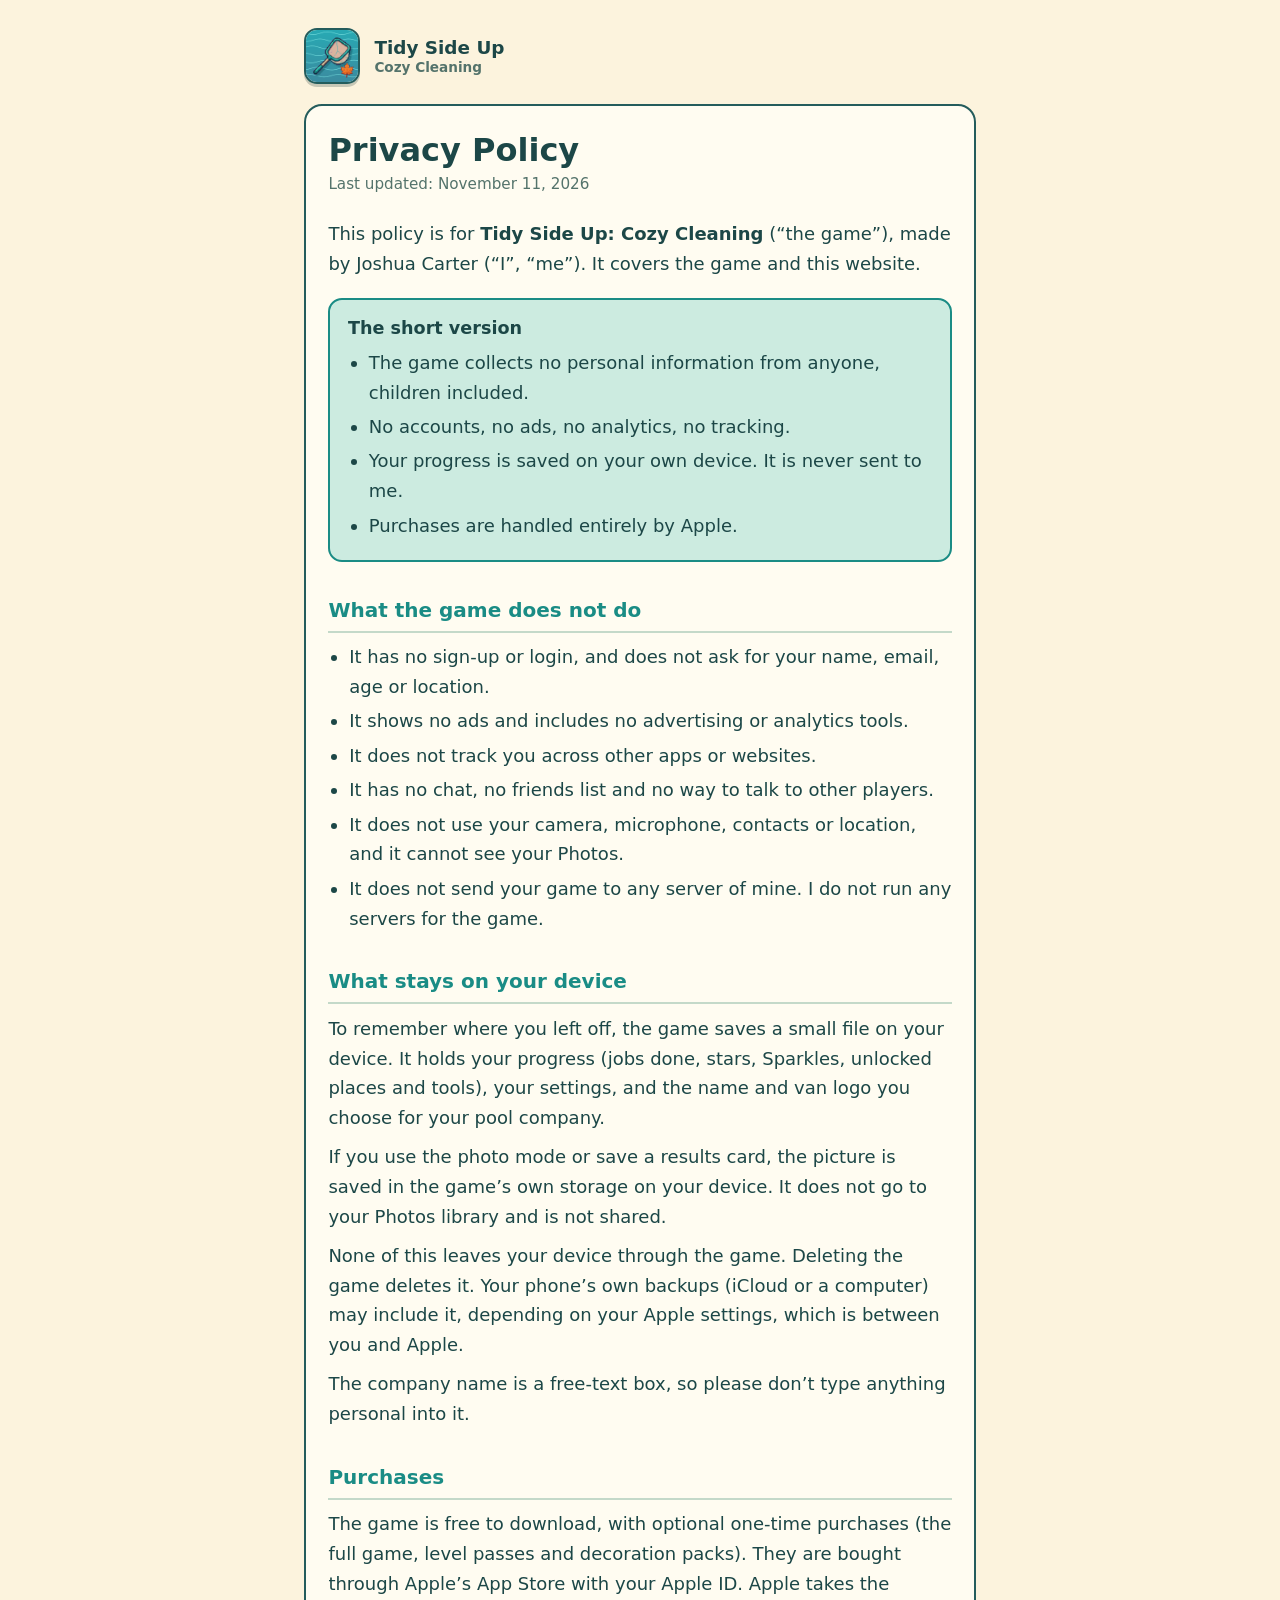
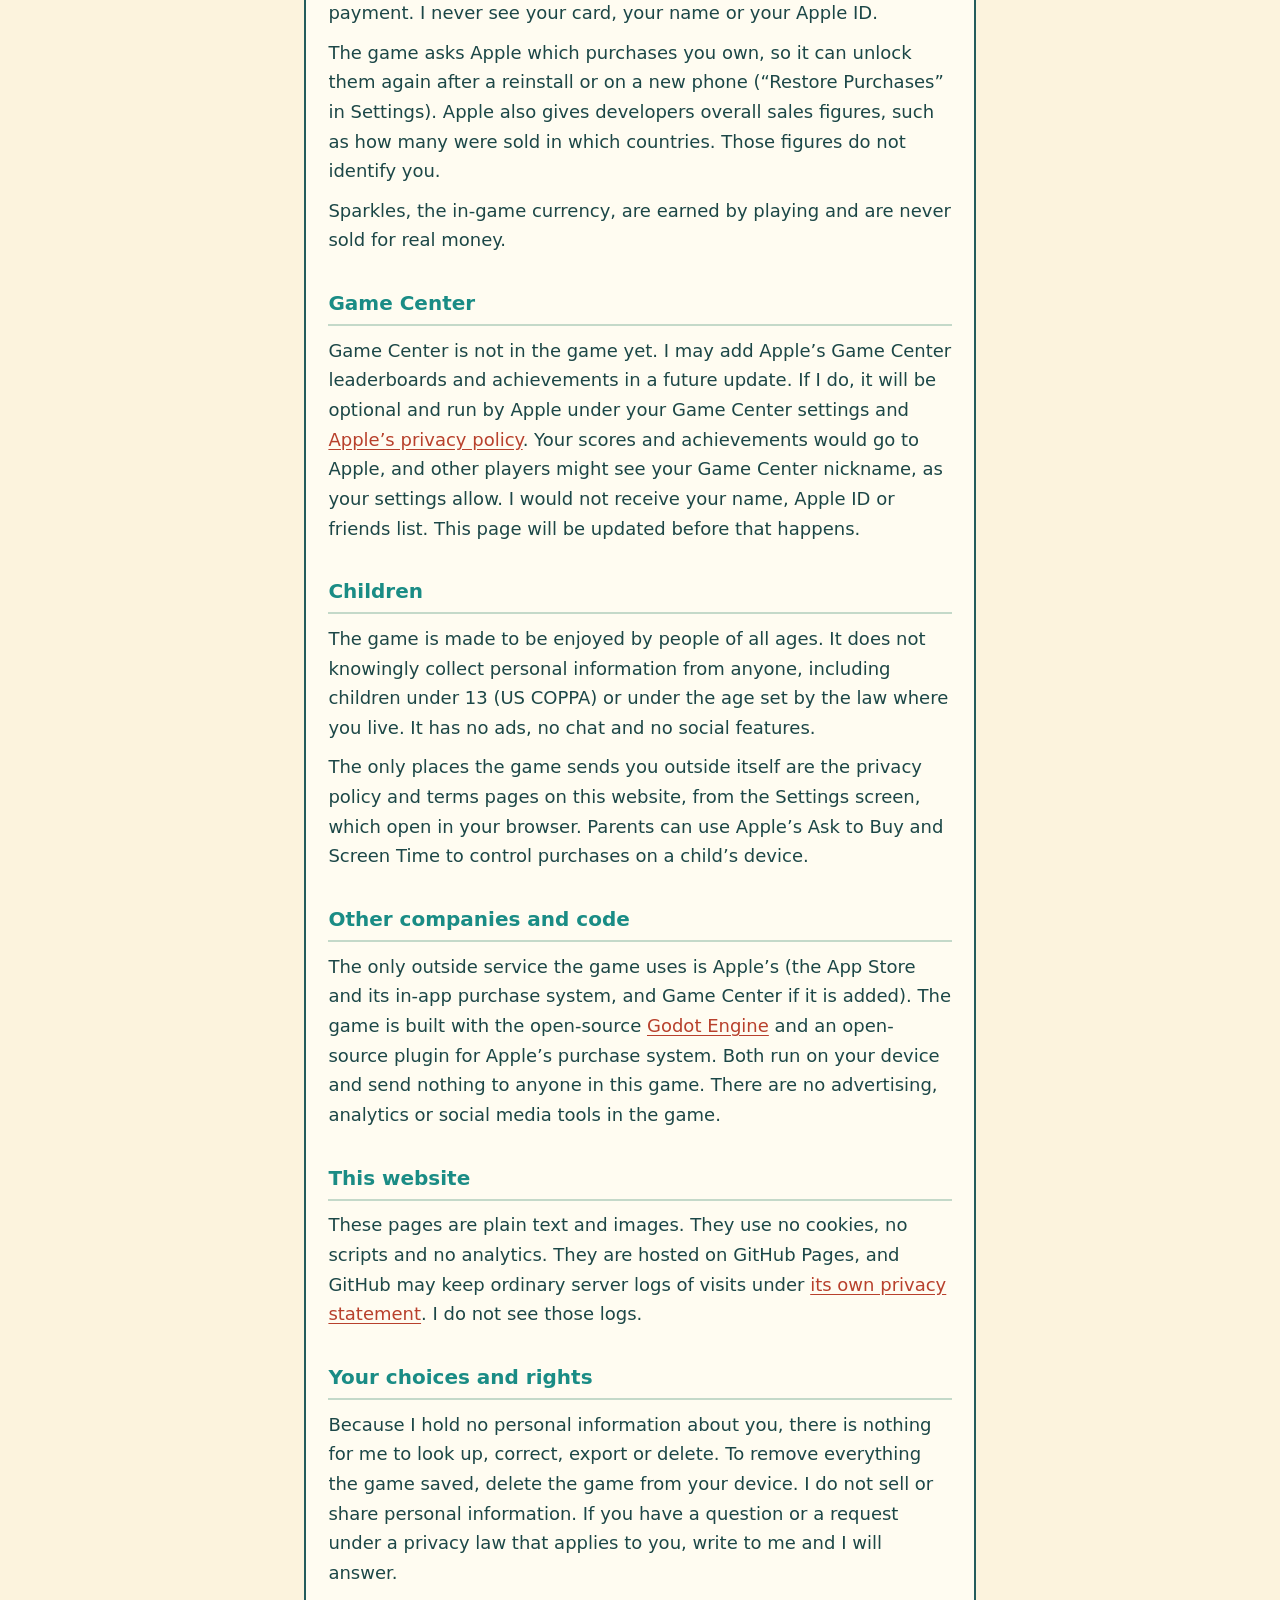
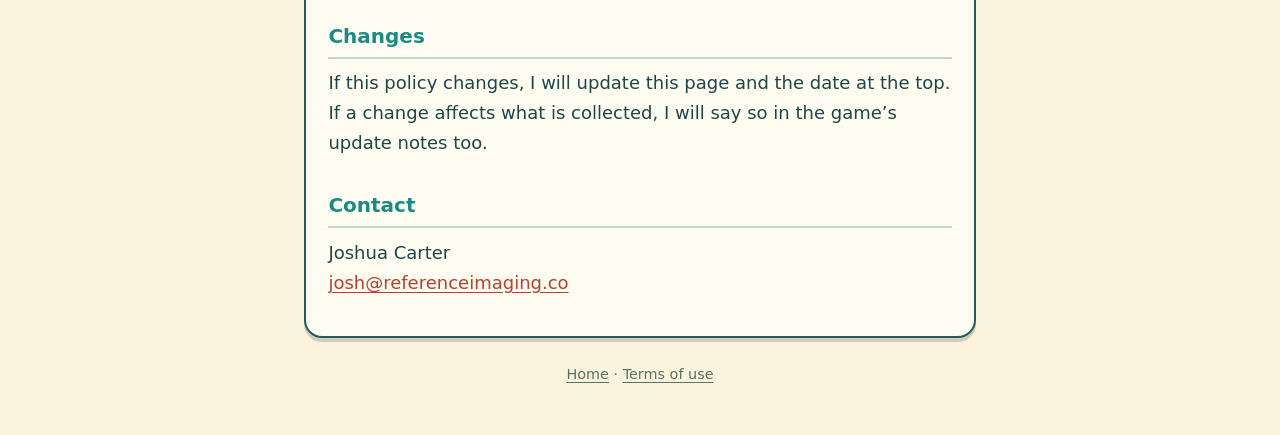
==== privacy/index.html @ 0db83149 "Publish privacy policy and terms of use Co-Authored-By: Claude Sonnet 5.5 <noreply@anthropic.com>" ====
<!doctype html>
<html lang="en">
<head>
<meta charset="utf-8">
<meta name="viewport" content="width=device-width, initial-scale=1">
<title>Privacy Policy – Tidy Side Up: Cozy Cleaning</title>
<meta name="description" content="Privacy policy for Tidy Side Up: Cozy Cleaning. The game collects no personal information.">
<meta name="theme-color" content="#fcf3dd">
<link rel="icon" href="../icon.png">
<link rel="apple-touch-icon" href="../icon.png">
<link rel="stylesheet" href="../style.css">
</head>
<body>
<div class="wrap">
  <header class="site">
    <img src="../icon.png" alt="" width="56" height="56">
    <a class="brand" href="../">Tidy Side Up<small>Cozy Cleaning</small></a>
  </header>
  <main class="card">
    <h1>Privacy Policy</h1>
    <p class="updated">Last updated: November 11, 2026</p>

    <p>This policy is for <strong>Tidy Side Up: Cozy Cleaning</strong> (&ldquo;the game&rdquo;), made by Joshua Carter (&ldquo;I&rdquo;, &ldquo;me&rdquo;). It covers the game and this website.</p>

    <div class="short">
      <h2>The short version</h2>
      <ul>
        <li>The game collects no personal information from anyone, children included.</li>
        <li>No accounts, no ads, no analytics, no tracking.</li>
        <li>Your progress is saved on your own device. It is never sent to me.</li>
        <li>Purchases are handled entirely by Apple.</li>
      </ul>
    </div>

    <h2>What the game does not do</h2>
    <ul>
      <li>It has no sign-up or login, and does not ask for your name, email, age or location.</li>
      <li>It shows no ads and includes no advertising or analytics tools.</li>
      <li>It does not track you across other apps or websites.</li>
      <li>It has no chat, no friends list and no way to talk to other players.</li>
      <li>It does not use your camera, microphone, contacts or location, and it cannot see your Photos.</li>
      <li>It does not send your game to any server of mine. I do not run any servers for the game.</li>
    </ul>

    <h2>What stays on your device</h2>
    <p>To remember where you left off, the game saves a small file on your device. It holds your progress (jobs done, stars, Sparkles, unlocked places and tools), your settings, and the name and van logo you choose for your pool company.</p>
    <p>If you use the photo mode or save a results card, the picture is saved in the game&rsquo;s own storage on your device. It does not go to your Photos library and is not shared.</p>
    <p>None of this leaves your device through the game. Deleting the game deletes it. Your phone&rsquo;s own backups (iCloud or a computer) may include it, depending on your Apple settings, which is between you and Apple.</p>
    <p>The company name is a free-text box, so please don&rsquo;t type anything personal into it.</p>

    <h2>Purchases</h2>
    <p>The game is free to download, with optional one-time purchases (the full game, level passes and decoration packs). They are bought through Apple&rsquo;s App Store with your Apple ID. Apple takes the payment. I never see your card, your name or your Apple ID.</p>
    <p>The game asks Apple which purchases you own, so it can unlock them again after a reinstall or on a new phone (&ldquo;Restore Purchases&rdquo; in Settings). Apple also gives developers overall sales figures, such as how many were sold in which countries. Those figures do not identify you.</p>
    <p>Sparkles, the in-game currency, are earned by playing and are never sold for real money.</p>

    <h2>Game Center</h2>
    <p>Game Center is not in the game yet. I may add Apple&rsquo;s Game Center leaderboards and achievements in a future update. If I do, it will be optional and run by Apple under your Game Center settings and <a href="https://www.apple.com/legal/privacy/">Apple&rsquo;s privacy policy</a>. Your scores and achievements would go to Apple, and other players might see your Game Center nickname, as your settings allow. I would not receive your name, Apple ID or friends list. This page will be updated before that happens.</p>

    <h2>Children</h2>
    <p>The game is made to be enjoyed by people of all ages. It does not knowingly collect personal information from anyone, including children under 13 (US COPPA) or under the age set by the law where you live. It has no ads, no chat and no social features.</p>
    <p>The only places the game sends you outside itself are the privacy policy and terms pages on this website, from the Settings screen, which open in your browser. Parents can use Apple&rsquo;s Ask to Buy and Screen Time to control purchases on a child&rsquo;s device.</p>

    <h2>Other companies and code</h2>
    <p>The only outside service the game uses is Apple&rsquo;s (the App Store and its in-app purchase system, and Game Center if it is added). The game is built with the open-source <a href="https://godotengine.org/">Godot Engine</a> and an open-source plugin for Apple&rsquo;s purchase system. Both run on your device and send nothing to anyone in this game. There are no advertising, analytics or social media tools in the game.</p>

    <h2>This website</h2>
    <p>These pages are plain text and images. They use no cookies, no scripts and no analytics. They are hosted on GitHub Pages, and GitHub may keep ordinary server logs of visits under <a href="https://docs.github.com/en/site-policy/privacy-policies/github-general-privacy-statement">its own privacy statement</a>. I do not see those logs.</p>

    <h2>Your choices and rights</h2>
    <p>Because I hold no personal information about you, there is nothing for me to look up, correct, export or delete. To remove everything the game saved, delete the game from your device. I do not sell or share personal information. If you have a question or a request under a privacy law that applies to you, write to me and I will answer.</p>

    <h2>Changes</h2>
    <p>If this policy changes, I will update this page and the date at the top. If a change affects what is collected, I will say so in the game&rsquo;s update notes too.</p>

    <h2>Contact</h2>
    <p>Joshua Carter<br><a href="mailto:josh@referenceimaging.co">josh@referenceimaging.co</a></p>
  </main>
  <footer class="site"><a href="../">Home</a> &middot; <a href="../terms/">Terms of use</a></footer>
</div>
</body>
</html>
---- style.css ----
/* Tidy Side Up: cream paper, teal ink, coral for links.
   Colours come from the game's own palette (scripts/ui.gd). */
:root {
  --paper: #fcf3dd;
  --paper-dim: #eee4c9;
  --card: #fffcf1;
  --ink: #1c4747;
  --muted: #54736b;
  --line: #c4d9c9;
  --edge: #245c5c;
  --teal: #1a8c85;
  --teal-soft: #ccebe0;
  --coral: #e86b54;
  --coral-ink: #b8402c;
}

* { box-sizing: border-box; }

html { -webkit-text-size-adjust: 100%; }

body {
  margin: 0;
  background: var(--paper);
  color: var(--ink);
  font: 18px/1.65 ui-rounded, "SF Pro Rounded", "Avenir Next", "Nunito", system-ui, -apple-system, "Segoe UI", sans-serif;
}

.wrap {
  max-width: 44rem;
  margin: 0 auto;
  padding: 1.25rem 16px 3rem;
}

header.site {
  display: flex;
  align-items: center;
  gap: 0.9rem;
  padding: 0.5rem 0 1.25rem;
}

header.site img {
  width: 56px;
  height: 56px;
  border-radius: 13px;
  border: 2px solid var(--edge);
  box-shadow: 0 3px 0 rgba(13, 41, 41, 0.22);
}

header.site a.brand {
  color: var(--ink);
  font-weight: 800;
  font-size: 1.15rem;
  line-height: 1.2;
  text-decoration: none;
}

header.site a.brand small {
  display: block;
  font-weight: 600;
  color: var(--muted);
  font-size: 0.85rem;
}

main.card {
  background: var(--card);
  border: 2px solid var(--edge);
  border-radius: 18px;
  box-shadow: 0 4px 0 rgba(13, 41, 41, 0.18);
  padding: 1.6rem 1.4rem 1.8rem;
}

h1 {
  margin: 0 0 0.2rem;
  font-size: 2rem;
  line-height: 1.15;
  color: var(--ink);
}

.updated { margin: 0 0 1.4rem; color: var(--muted); font-size: 0.95rem; }

h2 {
  margin: 2rem 0 0.4rem;
  padding-bottom: 0.25rem;
  border-bottom: 2px solid var(--line);
  font-size: 1.25rem;
  color: var(--teal);
}

p, ul { margin: 0.6rem 0; }
ul { padding-left: 1.3rem; }
li { margin: 0.3rem 0; }

a { color: var(--coral-ink); text-underline-offset: 3px; }
a:hover, a:focus-visible { color: var(--coral); }

.short {
  background: var(--teal-soft);
  border: 2px solid var(--teal);
  border-radius: 14px;
  padding: 0.9rem 1.1rem;
  margin: 1.2rem 0 0.4rem;
}

.short h2 { margin: 0 0 0.3rem; padding: 0; border: 0; color: var(--ink); font-size: 1.1rem; }
.short ul { margin: 0.3rem 0 0; }

.buttons { display: flex; flex-wrap: wrap; gap: 0.8rem; margin: 1.4rem 0 0.4rem; }

.button {
  display: inline-block;
  padding: 0.7rem 1.3rem;
  border-radius: 12px;
  border: 2px solid var(--edge);
  background: var(--teal);
  color: #fffaea;
  font-weight: 800;
  text-decoration: none;
  box-shadow: 0 3px 0 rgba(13, 41, 41, 0.25);
}

.button.alt { background: var(--paper); color: var(--ink); }
.button:hover, .button:focus-visible { background: var(--coral); color: #fffaea; }

footer.site { margin-top: 1.6rem; color: var(--muted); font-size: 0.9rem; text-align: center; }
footer.site a { color: var(--muted); }

@media (max-width: 420px) {
  body { font-size: 17px; }
  main.card { padding: 1.2rem 1rem 1.4rem; }
  h1 { font-size: 1.7rem; }
}
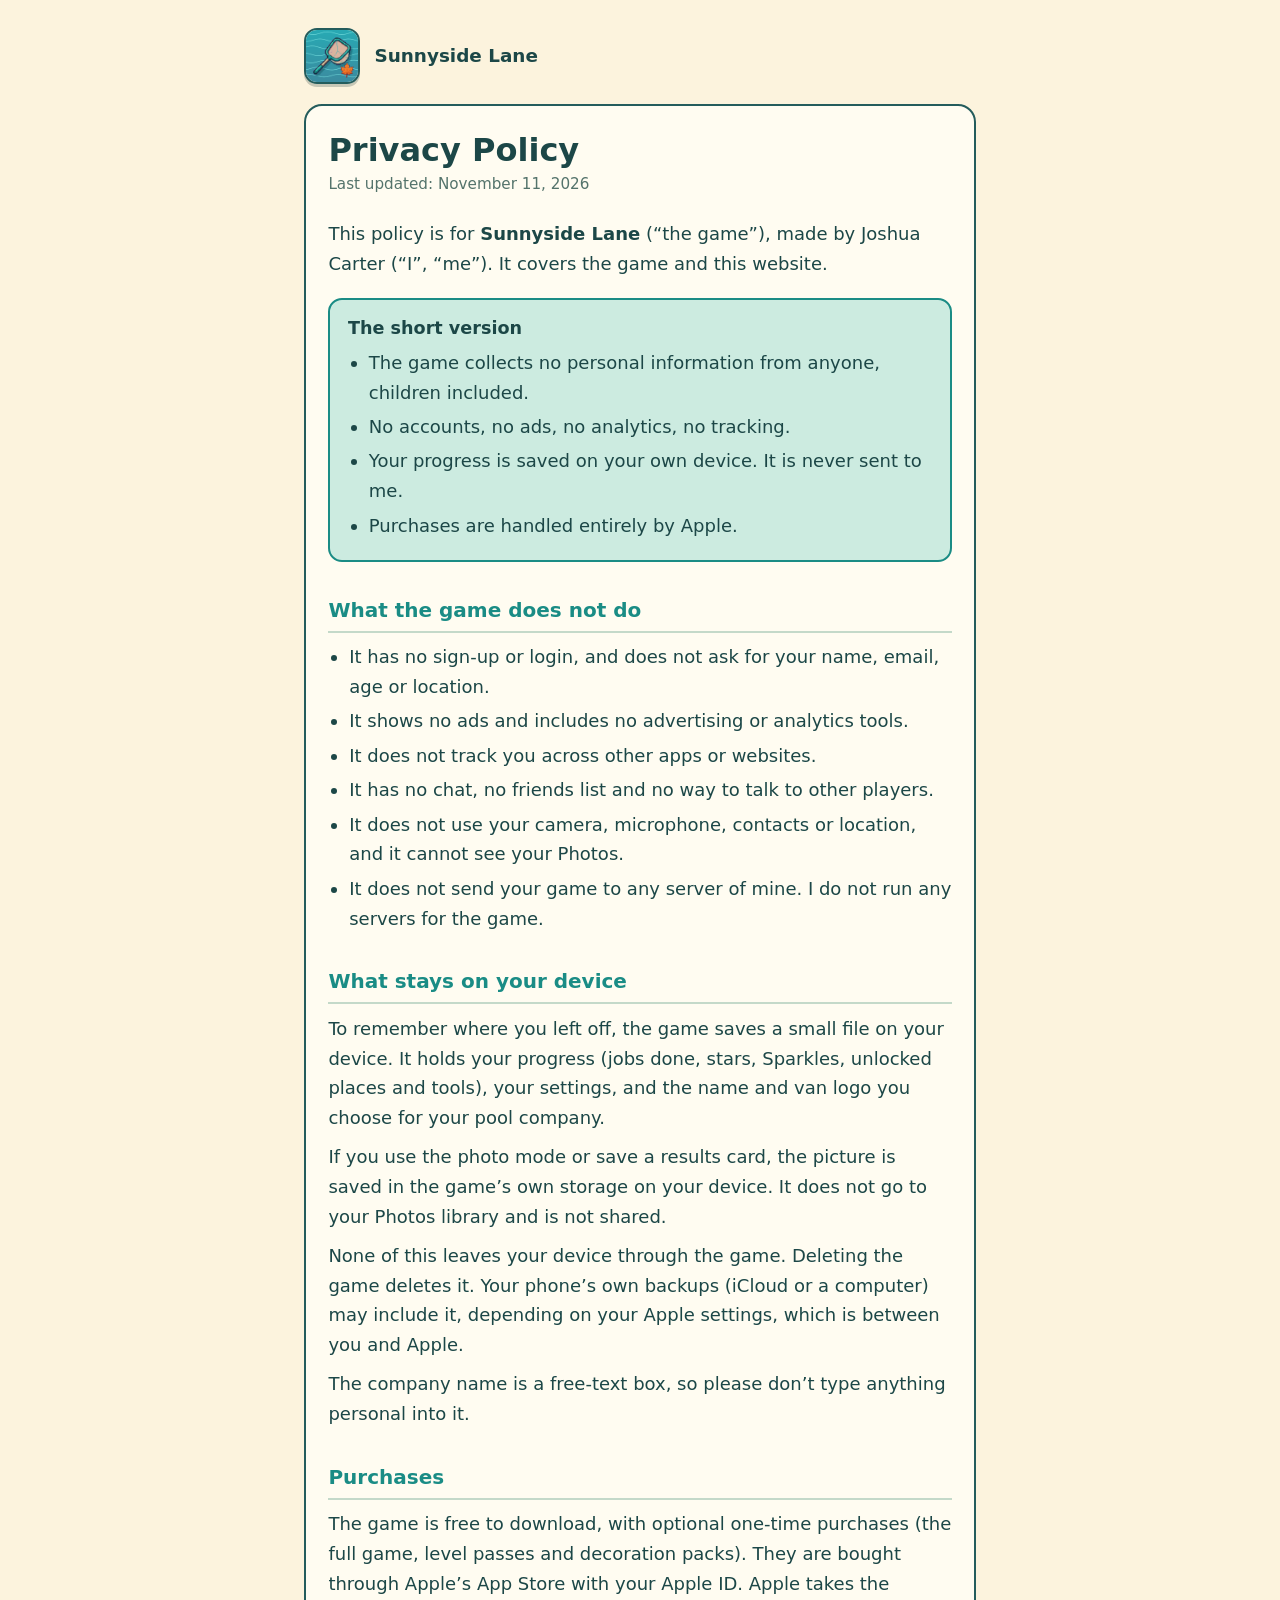
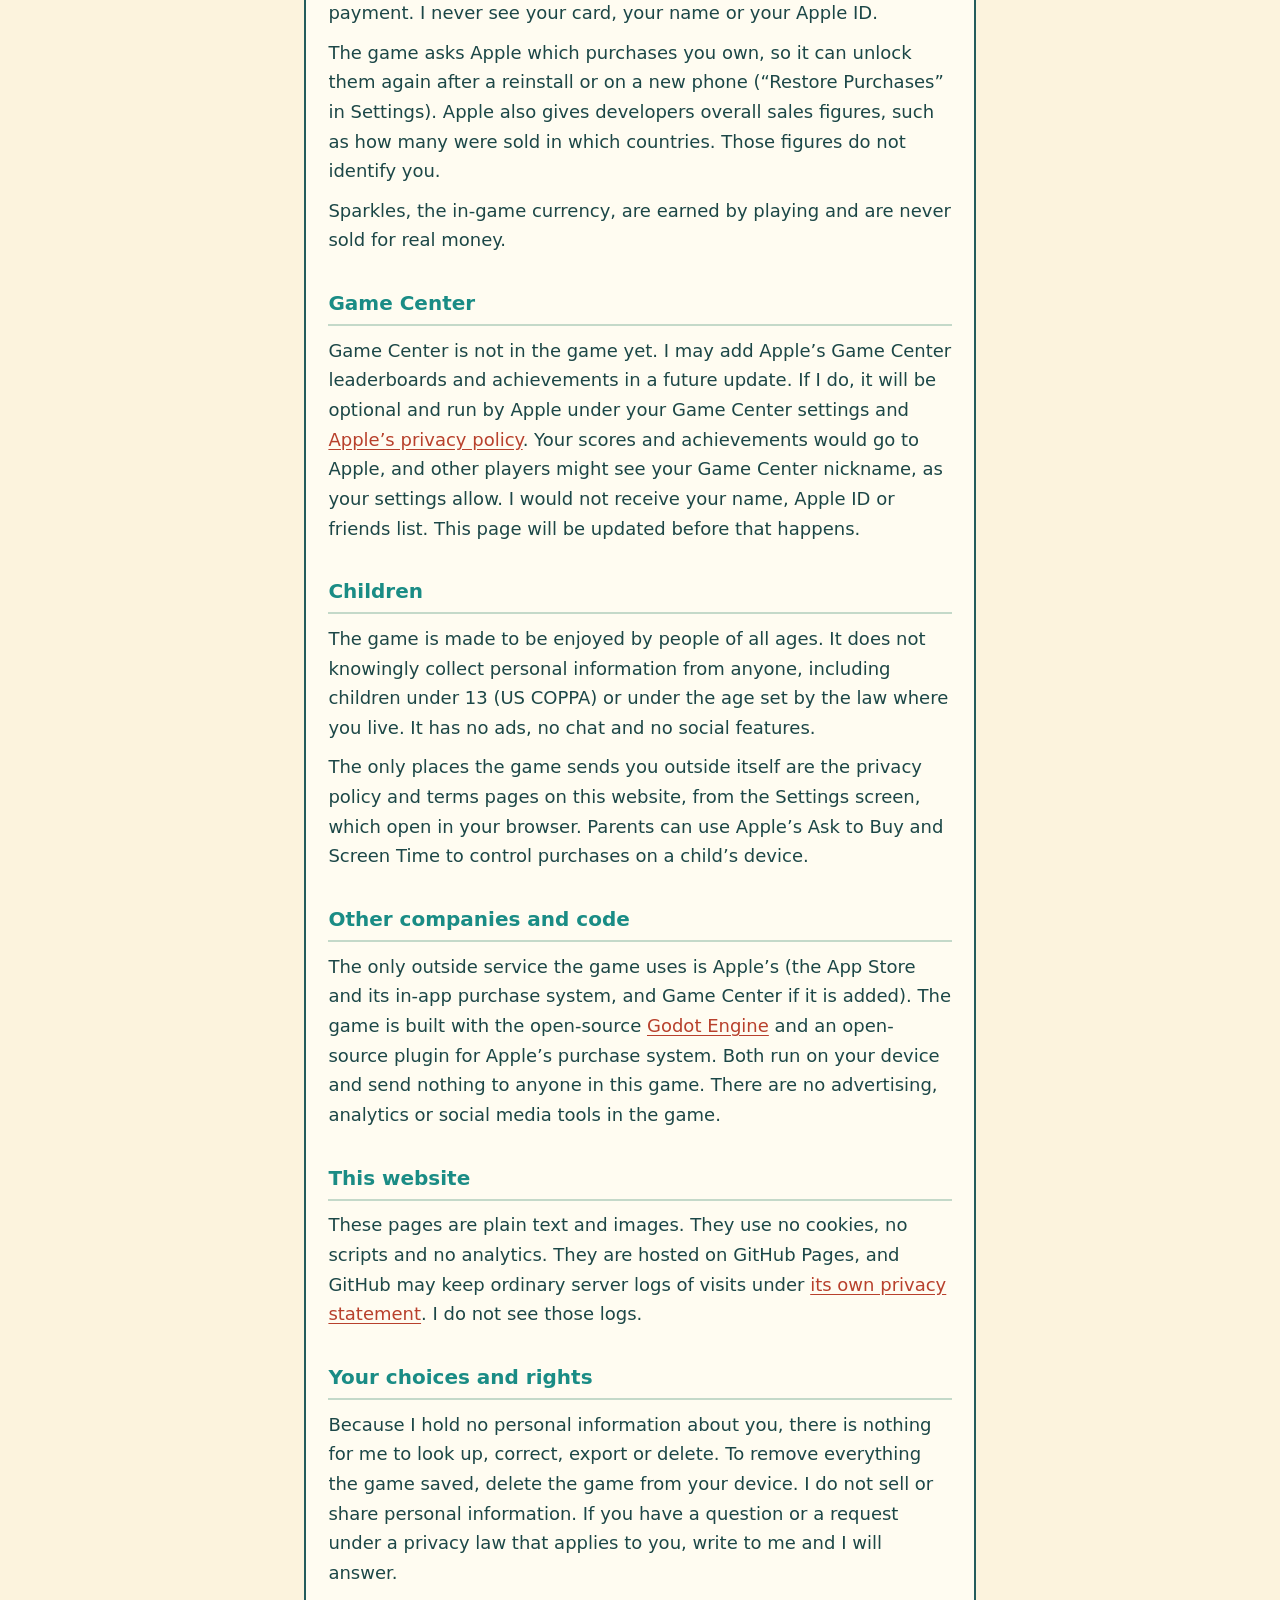
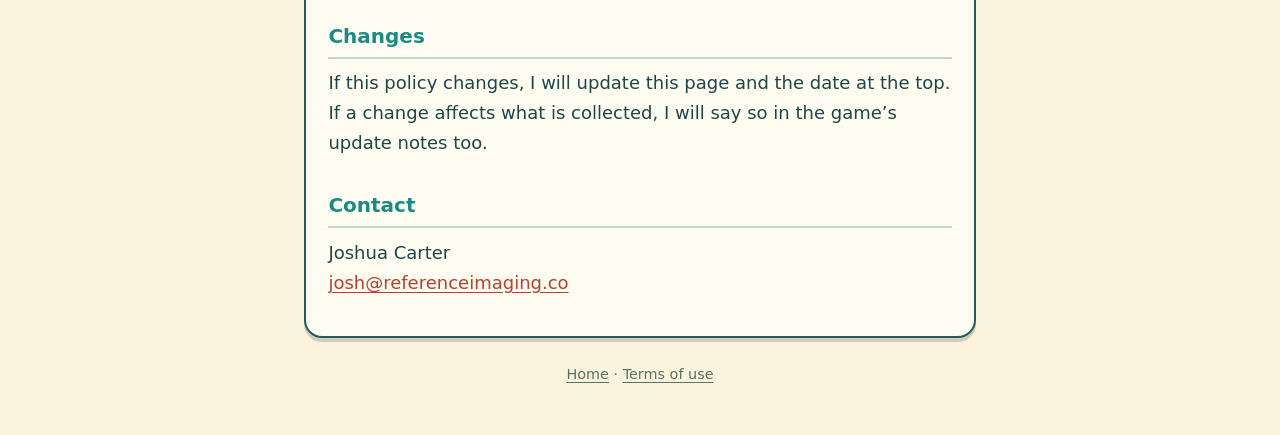
==== commit c883c382: "Rename the pages to Sunnyside Lane The game is now called Sunnyside Lane, so the privacy policy, ter" ====
--- a/privacy/index.html
+++ b/privacy/index.html
@@ -3,8 +3,8 @@
 <head>
 <meta charset="utf-8">
 <meta name="viewport" content="width=device-width, initial-scale=1">
-<title>Privacy Policy – Tidy Side Up: Cozy Cleaning</title>
-<meta name="description" content="Privacy policy for Tidy Side Up: Cozy Cleaning. The game collects no personal information.">
+<title>Privacy Policy – Sunnyside Lane</title>
+<meta name="description" content="Privacy policy for Sunnyside Lane. The game collects no personal information.">
 <meta name="theme-color" content="#fcf3dd">
 <link rel="icon" href="../icon.png">
 <link rel="apple-touch-icon" href="../icon.png">
@@ -14,13 +14,13 @@
 <div class="wrap">
   <header class="site">
     <img src="../icon.png" alt="" width="56" height="56">
-    <a class="brand" href="../">Tidy Side Up<small>Cozy Cleaning</small></a>
+    <a class="brand" href="../">Sunnyside Lane</a>
   </header>
   <main class="card">
     <h1>Privacy Policy</h1>
     <p class="updated">Last updated: November 11, 2026</p>
 
-    <p>This policy is for <strong>Tidy Side Up: Cozy Cleaning</strong> (&ldquo;the game&rdquo;), made by Joshua Carter (&ldquo;I&rdquo;, &ldquo;me&rdquo;). It covers the game and this website.</p>
+    <p>This policy is for <strong>Sunnyside Lane</strong> (&ldquo;the game&rdquo;), made by Joshua Carter (&ldquo;I&rdquo;, &ldquo;me&rdquo;). It covers the game and this website.</p>
 
     <div class="short">
       <h2>The short version</h2>
--- a/style.css
+++ b/style.css
@@ -1,4 +1,4 @@
-/* Tidy Side Up: cream paper, teal ink, coral for links.
+/* Sunnyside Lane: cream paper, teal ink, coral for links.
    Colours come from the game's own palette (scripts/ui.gd). */
 :root {
   --paper: #fcf3dd;
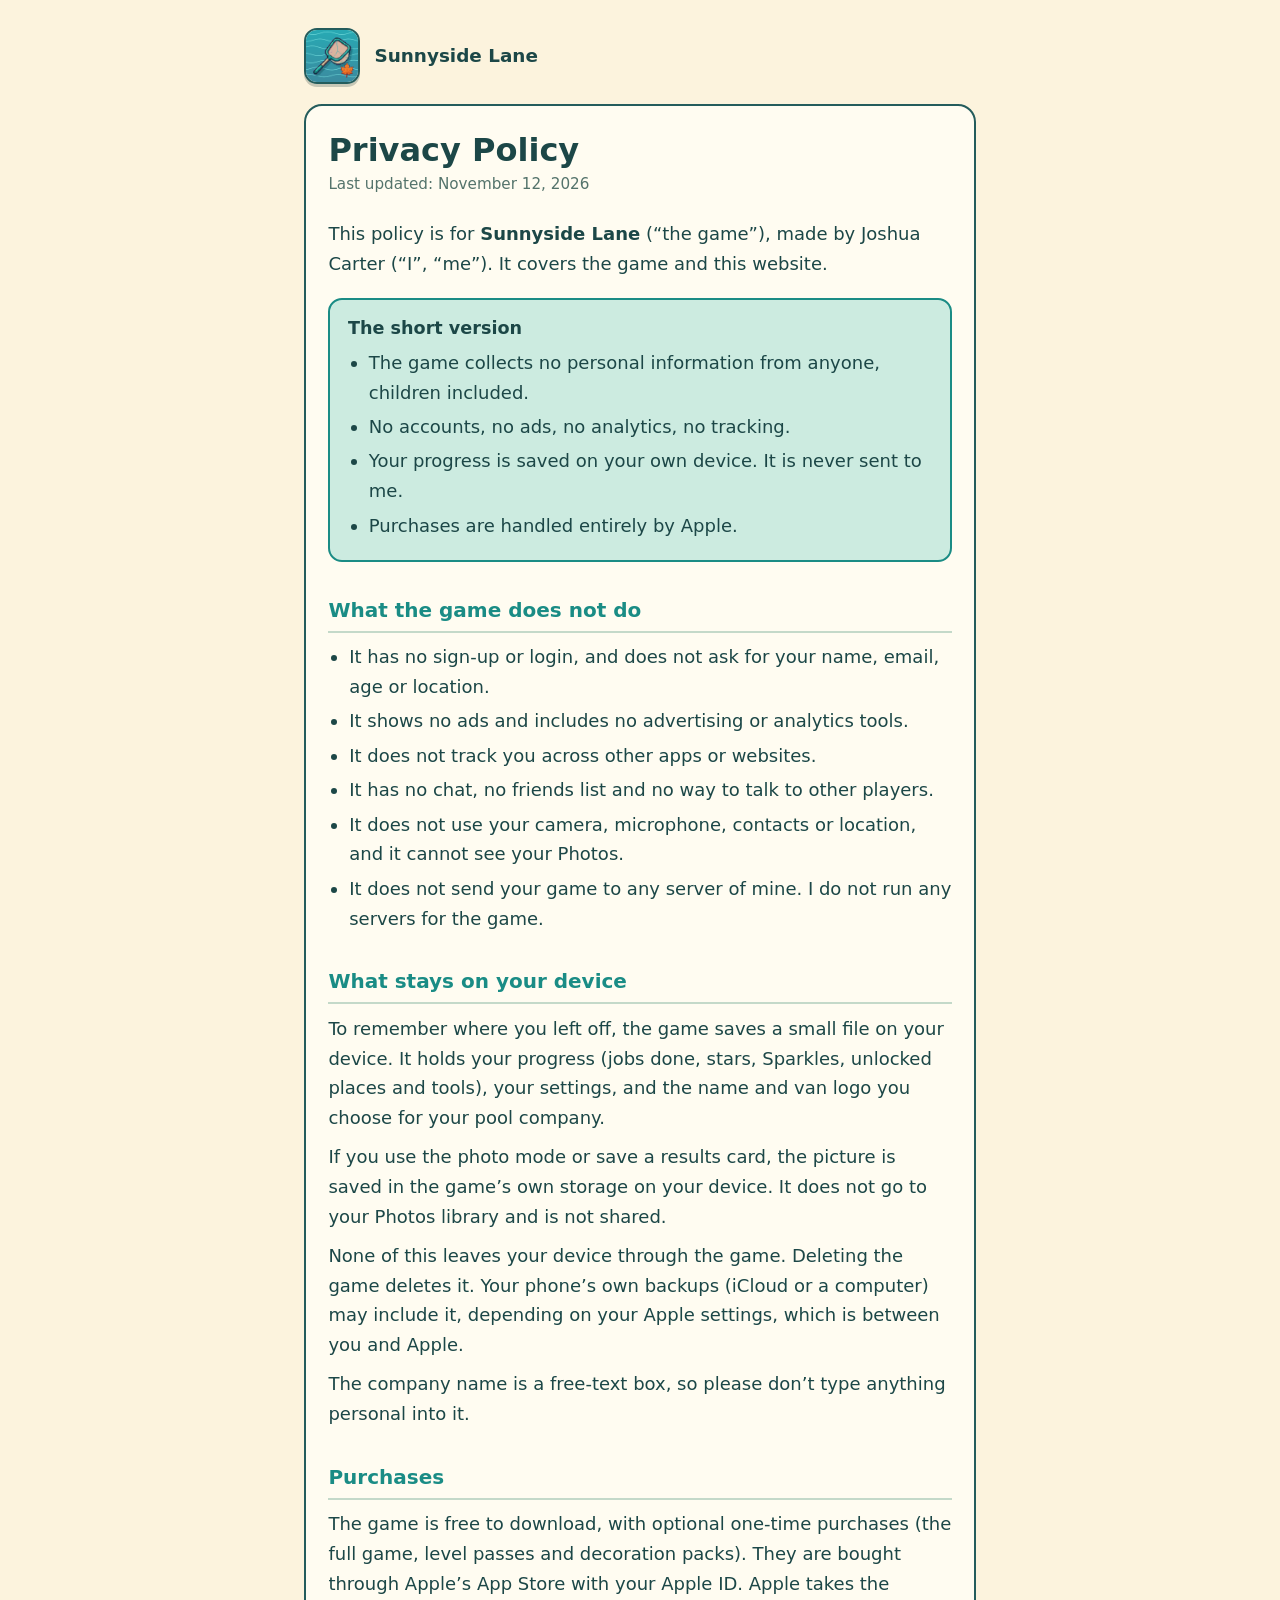
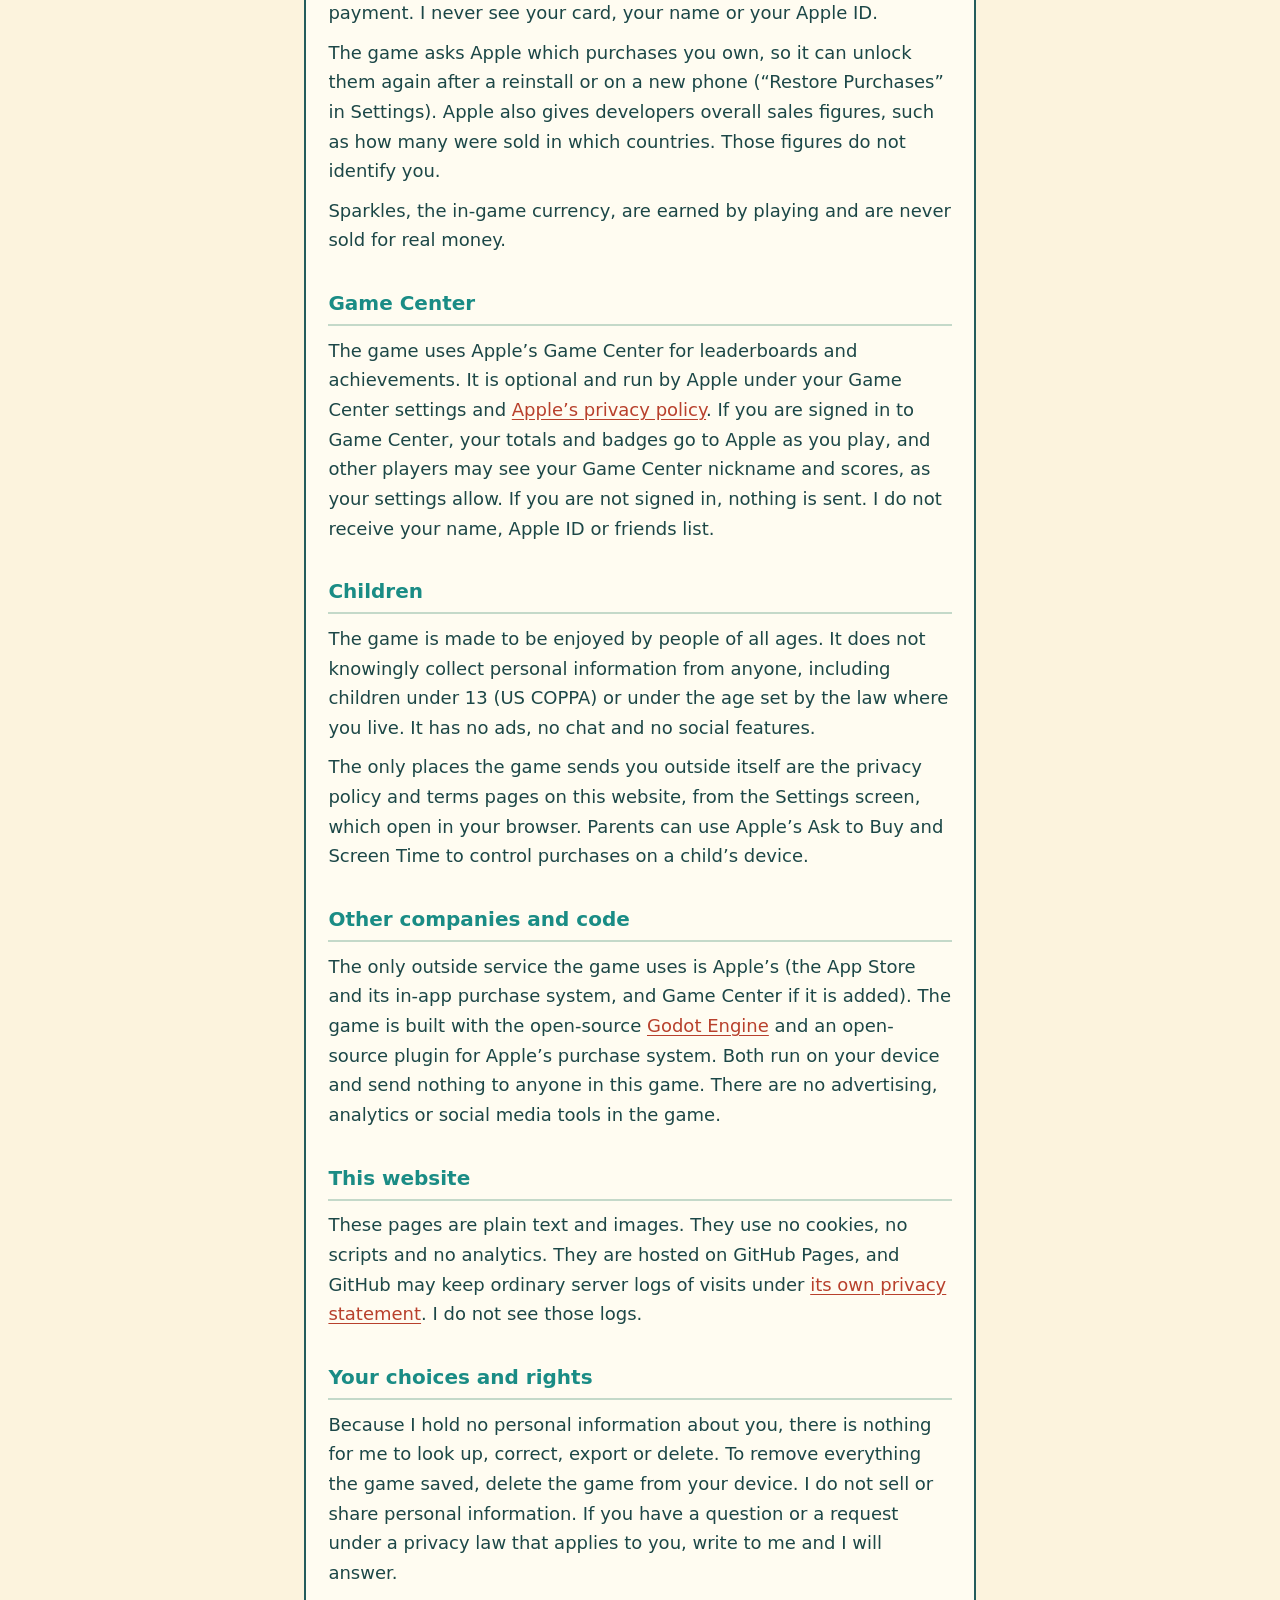
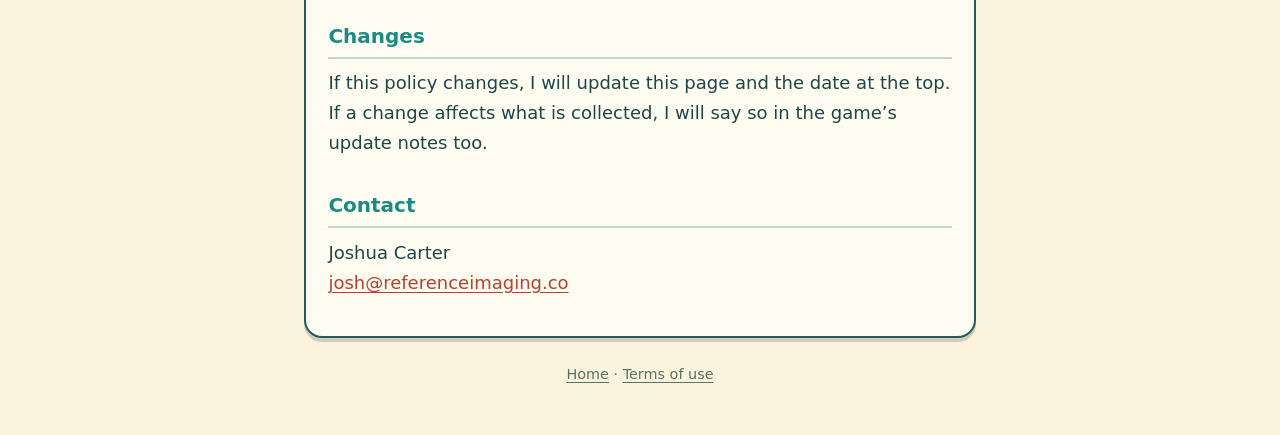
==== commit 442e779e: "Privacy policy: Game Center is now in the game Co-Authored-By: Claude Opus 5.5 <noreply@anthropic.co" ====
--- a/privacy/index.html
+++ b/privacy/index.html
@@ -18,7 +18,7 @@
   </header>
   <main class="card">
     <h1>Privacy Policy</h1>
-    <p class="updated">Last updated: November 11, 2026</p>
+    <p class="updated">Last updated: November 12, 2026</p>
 
     <p>This policy is for <strong>Sunnyside Lane</strong> (&ldquo;the game&rdquo;), made by Joshua Carter (&ldquo;I&rdquo;, &ldquo;me&rdquo;). It covers the game and this website.</p>
 
@@ -54,7 +54,7 @@
     <p>Sparkles, the in-game currency, are earned by playing and are never sold for real money.</p>
 
     <h2>Game Center</h2>
-    <p>Game Center is not in the game yet. I may add Apple&rsquo;s Game Center leaderboards and achievements in a future update. If I do, it will be optional and run by Apple under your Game Center settings and <a href="https://www.apple.com/legal/privacy/">Apple&rsquo;s privacy policy</a>. Your scores and achievements would go to Apple, and other players might see your Game Center nickname, as your settings allow. I would not receive your name, Apple ID or friends list. This page will be updated before that happens.</p>
+    <p>The game uses Apple&rsquo;s Game Center for leaderboards and achievements. It is optional and run by Apple under your Game Center settings and <a href="https://www.apple.com/legal/privacy/">Apple&rsquo;s privacy policy</a>. If you are signed in to Game Center, your totals and badges go to Apple as you play, and other players may see your Game Center nickname and scores, as your settings allow. If you are not signed in, nothing is sent. I do not receive your name, Apple ID or friends list.</p>
 
     <h2>Children</h2>
     <p>The game is made to be enjoyed by people of all ages. It does not knowingly collect personal information from anyone, including children under 13 (US COPPA) or under the age set by the law where you live. It has no ads, no chat and no social features.</p>
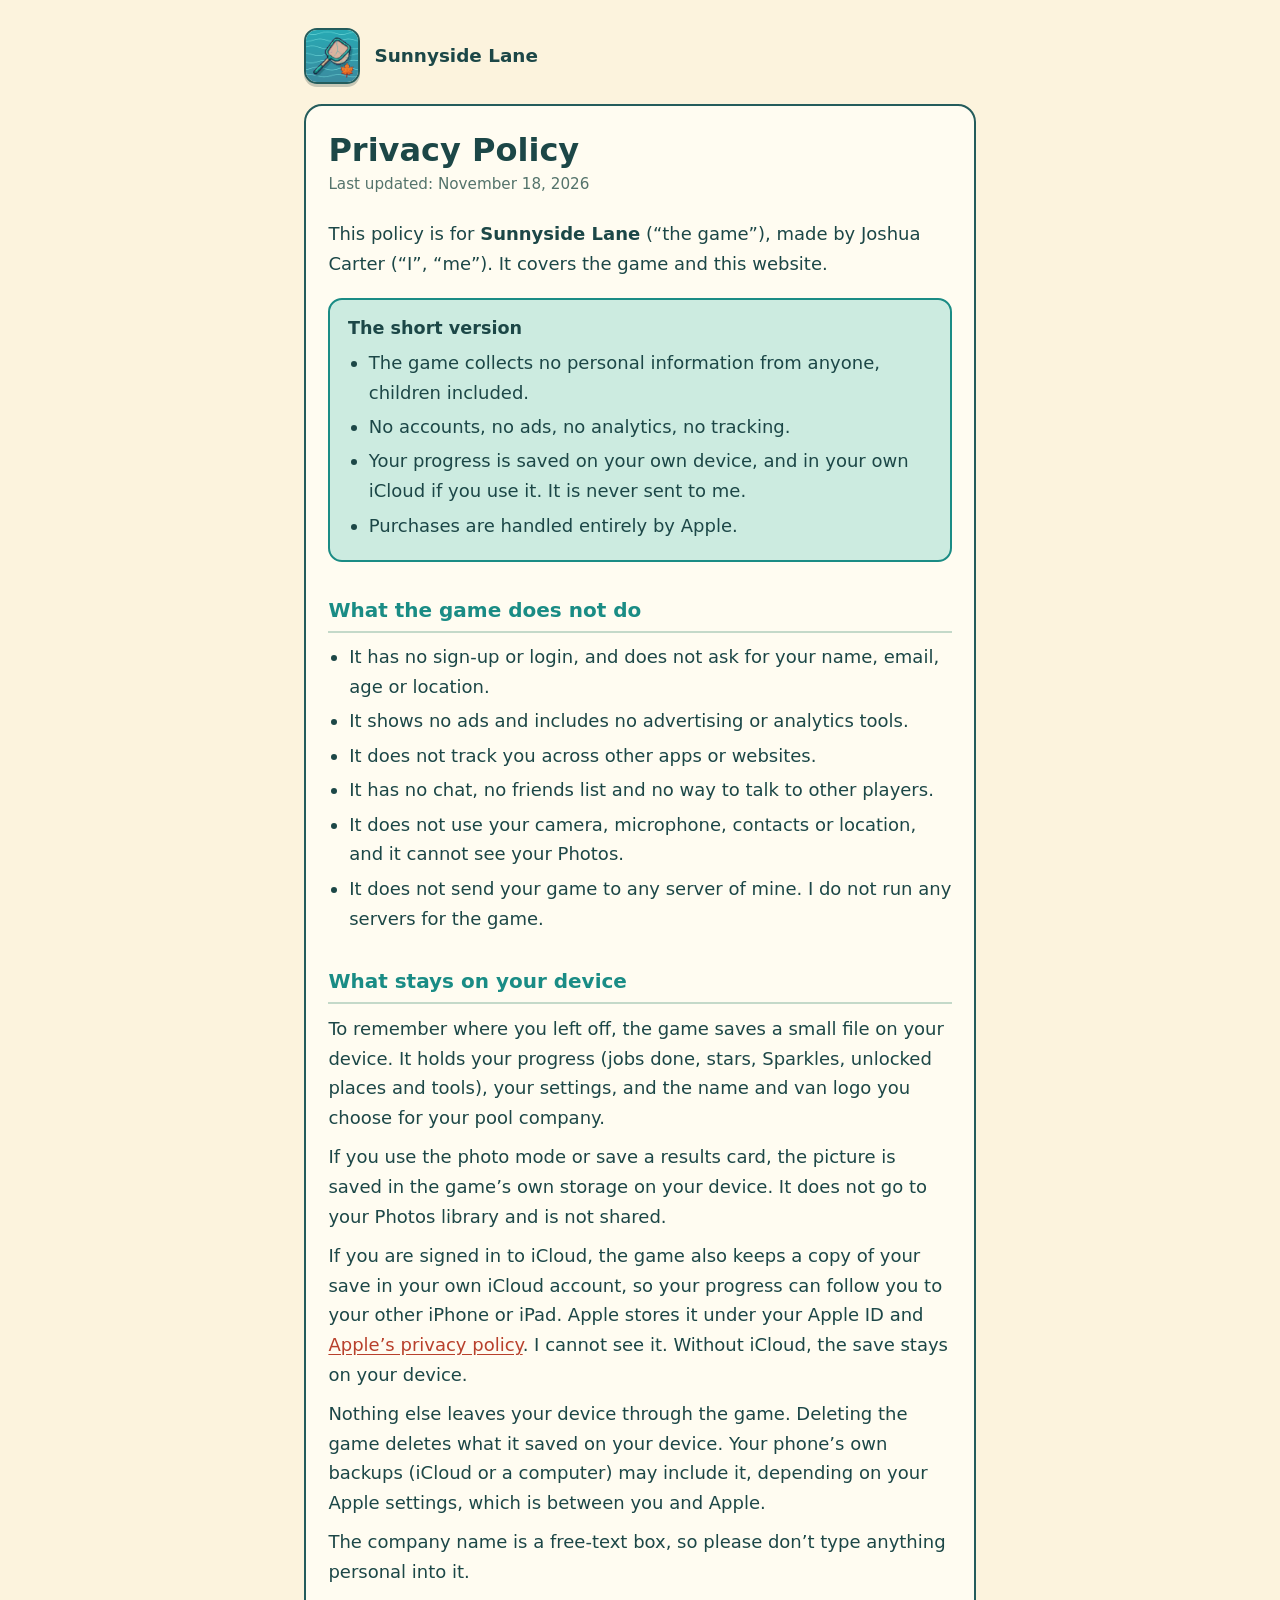
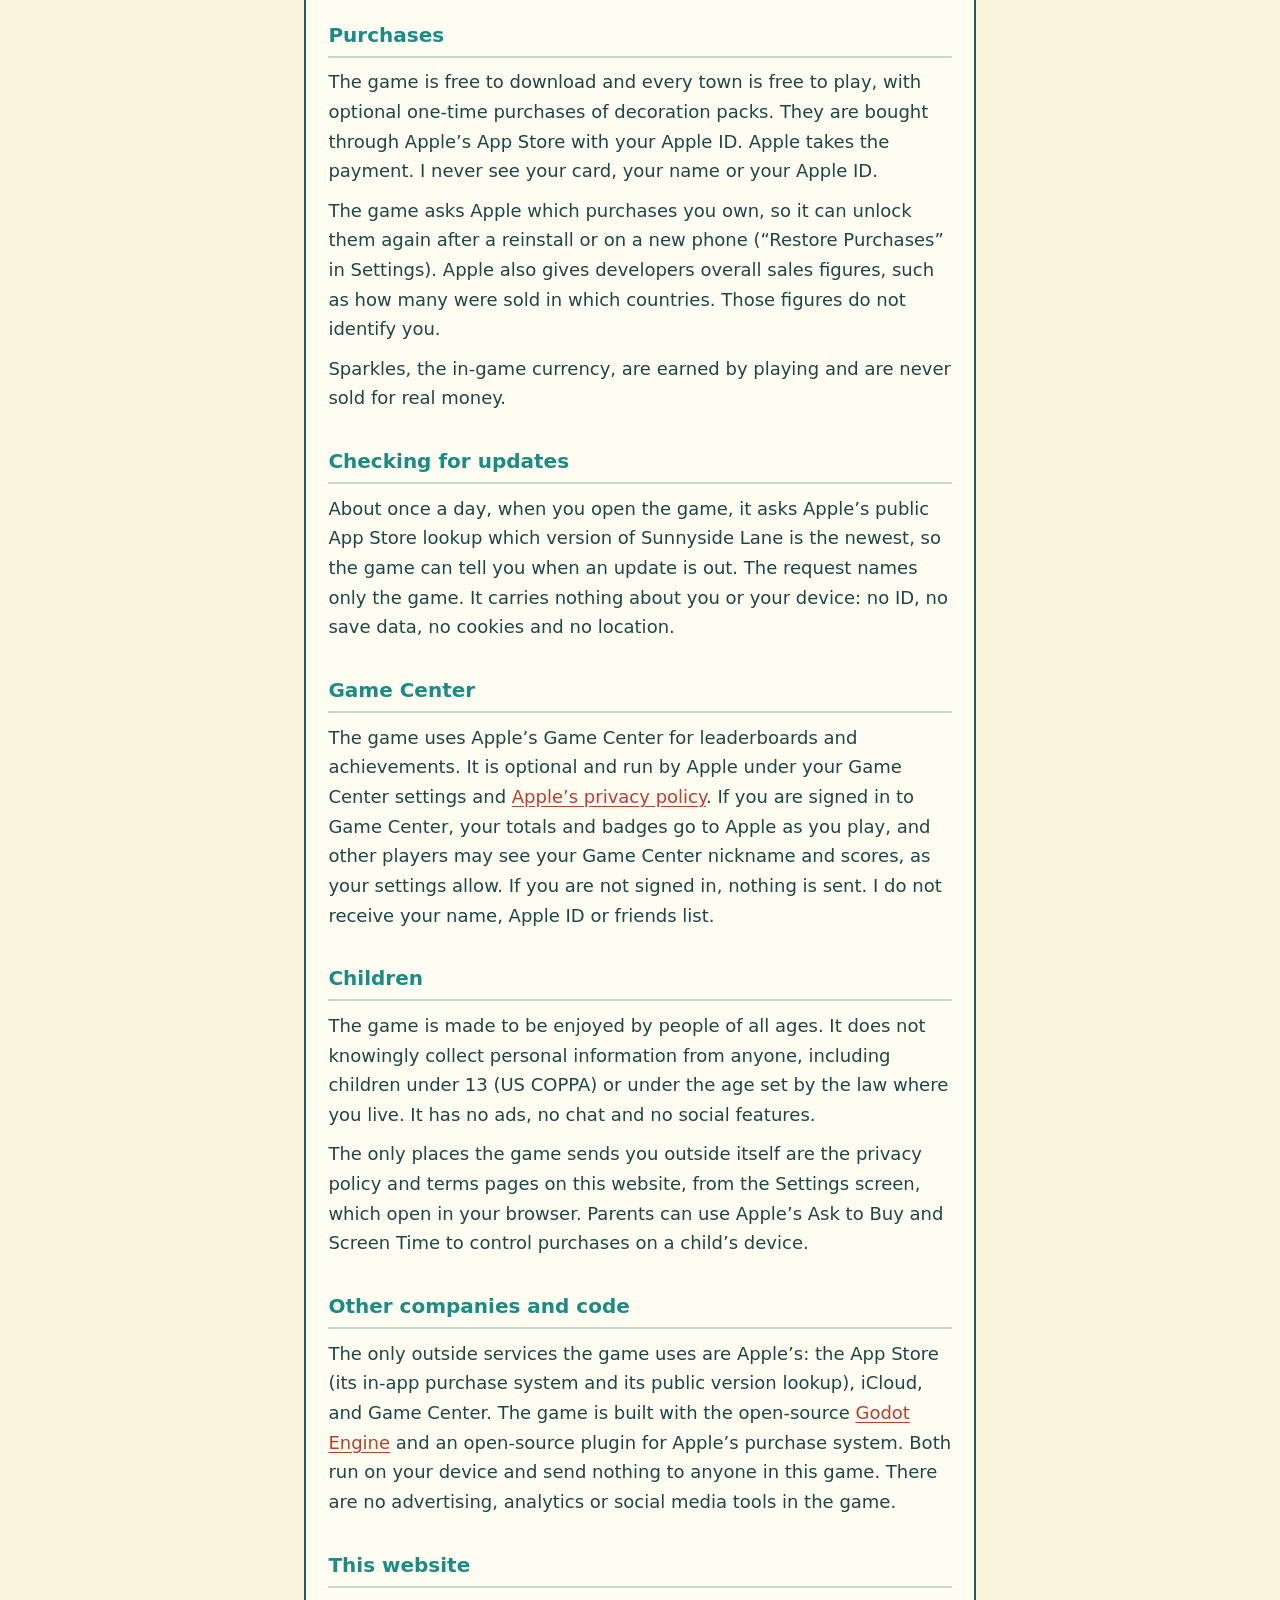
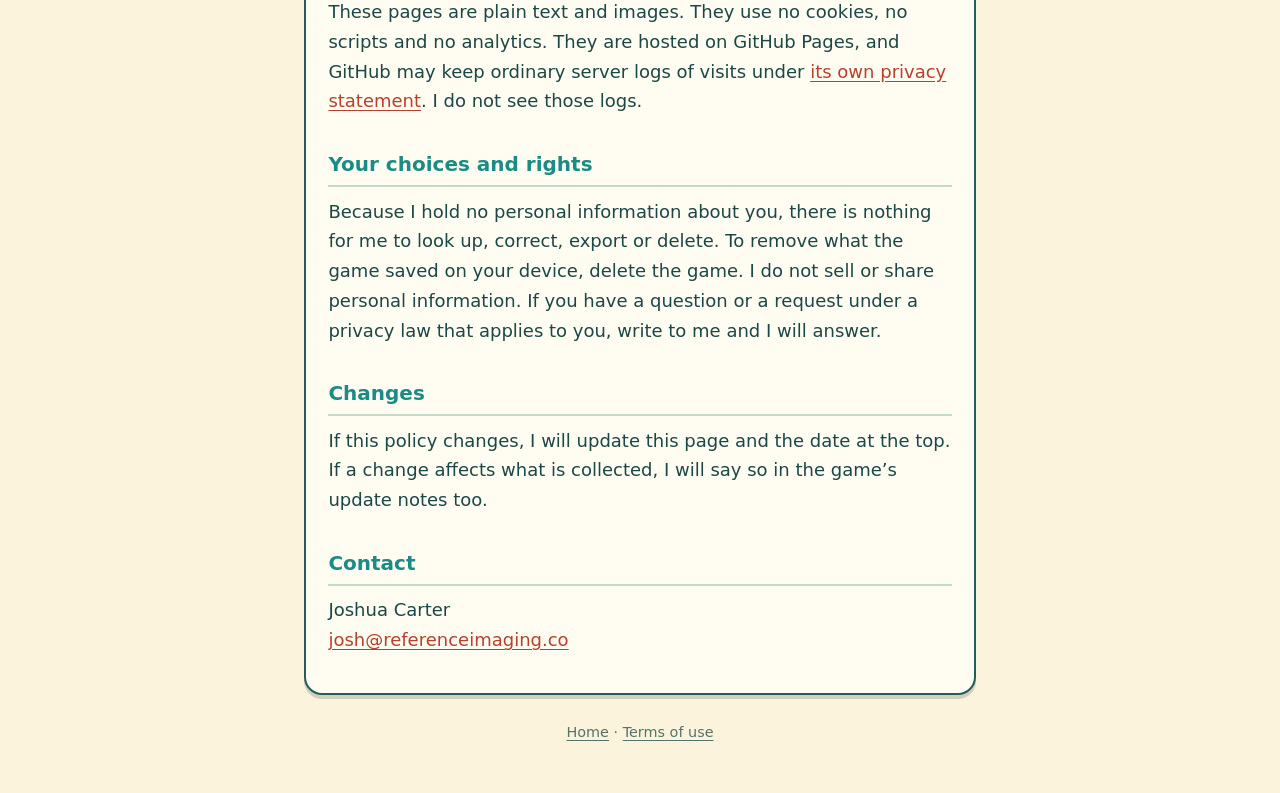
==== commit 54ef6240: "Privacy policy: iCloud save copy, update check, free towns The game keeps a copy of the save in the " ====
--- a/privacy/index.html
+++ b/privacy/index.html
@@ -18,7 +18,7 @@
   </header>
   <main class="card">
     <h1>Privacy Policy</h1>
-    <p class="updated">Last updated: November 12, 2026</p>
+    <p class="updated">Last updated: November 18, 2026</p>
 
     <p>This policy is for <strong>Sunnyside Lane</strong> (&ldquo;the game&rdquo;), made by Joshua Carter (&ldquo;I&rdquo;, &ldquo;me&rdquo;). It covers the game and this website.</p>
 
@@ -27,7 +27,7 @@
       <ul>
         <li>The game collects no personal information from anyone, children included.</li>
         <li>No accounts, no ads, no analytics, no tracking.</li>
-        <li>Your progress is saved on your own device. It is never sent to me.</li>
+        <li>Your progress is saved on your own device, and in your own iCloud if you use it. It is never sent to me.</li>
         <li>Purchases are handled entirely by Apple.</li>
       </ul>
     </div>
@@ -45,13 +45,17 @@
     <h2>What stays on your device</h2>
     <p>To remember where you left off, the game saves a small file on your device. It holds your progress (jobs done, stars, Sparkles, unlocked places and tools), your settings, and the name and van logo you choose for your pool company.</p>
     <p>If you use the photo mode or save a results card, the picture is saved in the game&rsquo;s own storage on your device. It does not go to your Photos library and is not shared.</p>
-    <p>None of this leaves your device through the game. Deleting the game deletes it. Your phone&rsquo;s own backups (iCloud or a computer) may include it, depending on your Apple settings, which is between you and Apple.</p>
+    <p>If you are signed in to iCloud, the game also keeps a copy of your save in your own iCloud account, so your progress can follow you to your other iPhone or iPad. Apple stores it under your Apple ID and <a href="https://www.apple.com/legal/privacy/">Apple&rsquo;s privacy policy</a>. I cannot see it. Without iCloud, the save stays on your device.</p>
+    <p>Nothing else leaves your device through the game. Deleting the game deletes what it saved on your device. Your phone&rsquo;s own backups (iCloud or a computer) may include it, depending on your Apple settings, which is between you and Apple.</p>
     <p>The company name is a free-text box, so please don&rsquo;t type anything personal into it.</p>
 
     <h2>Purchases</h2>
-    <p>The game is free to download, with optional one-time purchases (the full game, level passes and decoration packs). They are bought through Apple&rsquo;s App Store with your Apple ID. Apple takes the payment. I never see your card, your name or your Apple ID.</p>
+    <p>The game is free to download and every town is free to play, with optional one-time purchases of decoration packs. They are bought through Apple&rsquo;s App Store with your Apple ID. Apple takes the payment. I never see your card, your name or your Apple ID.</p>
     <p>The game asks Apple which purchases you own, so it can unlock them again after a reinstall or on a new phone (&ldquo;Restore Purchases&rdquo; in Settings). Apple also gives developers overall sales figures, such as how many were sold in which countries. Those figures do not identify you.</p>
     <p>Sparkles, the in-game currency, are earned by playing and are never sold for real money.</p>
+
+    <h2>Checking for updates</h2>
+    <p>About once a day, when you open the game, it asks Apple&rsquo;s public App Store lookup which version of Sunnyside Lane is the newest, so the game can tell you when an update is out. The request names only the game. It carries nothing about you or your device: no ID, no save data, no cookies and no location.</p>
 
     <h2>Game Center</h2>
     <p>The game uses Apple&rsquo;s Game Center for leaderboards and achievements. It is optional and run by Apple under your Game Center settings and <a href="https://www.apple.com/legal/privacy/">Apple&rsquo;s privacy policy</a>. If you are signed in to Game Center, your totals and badges go to Apple as you play, and other players may see your Game Center nickname and scores, as your settings allow. If you are not signed in, nothing is sent. I do not receive your name, Apple ID or friends list.</p>
@@ -61,13 +65,13 @@
     <p>The only places the game sends you outside itself are the privacy policy and terms pages on this website, from the Settings screen, which open in your browser. Parents can use Apple&rsquo;s Ask to Buy and Screen Time to control purchases on a child&rsquo;s device.</p>
 
     <h2>Other companies and code</h2>
-    <p>The only outside service the game uses is Apple&rsquo;s (the App Store and its in-app purchase system, and Game Center if it is added). The game is built with the open-source <a href="https://godotengine.org/">Godot Engine</a> and an open-source plugin for Apple&rsquo;s purchase system. Both run on your device and send nothing to anyone in this game. There are no advertising, analytics or social media tools in the game.</p>
+    <p>The only outside services the game uses are Apple&rsquo;s: the App Store (its in-app purchase system and its public version lookup), iCloud, and Game Center. The game is built with the open-source <a href="https://godotengine.org/">Godot Engine</a> and an open-source plugin for Apple&rsquo;s purchase system. Both run on your device and send nothing to anyone in this game. There are no advertising, analytics or social media tools in the game.</p>
 
     <h2>This website</h2>
     <p>These pages are plain text and images. They use no cookies, no scripts and no analytics. They are hosted on GitHub Pages, and GitHub may keep ordinary server logs of visits under <a href="https://docs.github.com/en/site-policy/privacy-policies/github-general-privacy-statement">its own privacy statement</a>. I do not see those logs.</p>
 
     <h2>Your choices and rights</h2>
-    <p>Because I hold no personal information about you, there is nothing for me to look up, correct, export or delete. To remove everything the game saved, delete the game from your device. I do not sell or share personal information. If you have a question or a request under a privacy law that applies to you, write to me and I will answer.</p>
+    <p>Because I hold no personal information about you, there is nothing for me to look up, correct, export or delete. To remove what the game saved on your device, delete the game. I do not sell or share personal information. If you have a question or a request under a privacy law that applies to you, write to me and I will answer.</p>
 
     <h2>Changes</h2>
     <p>If this policy changes, I will update this page and the date at the top. If a change affects what is collected, I will say so in the game&rsquo;s update notes too.</p>
